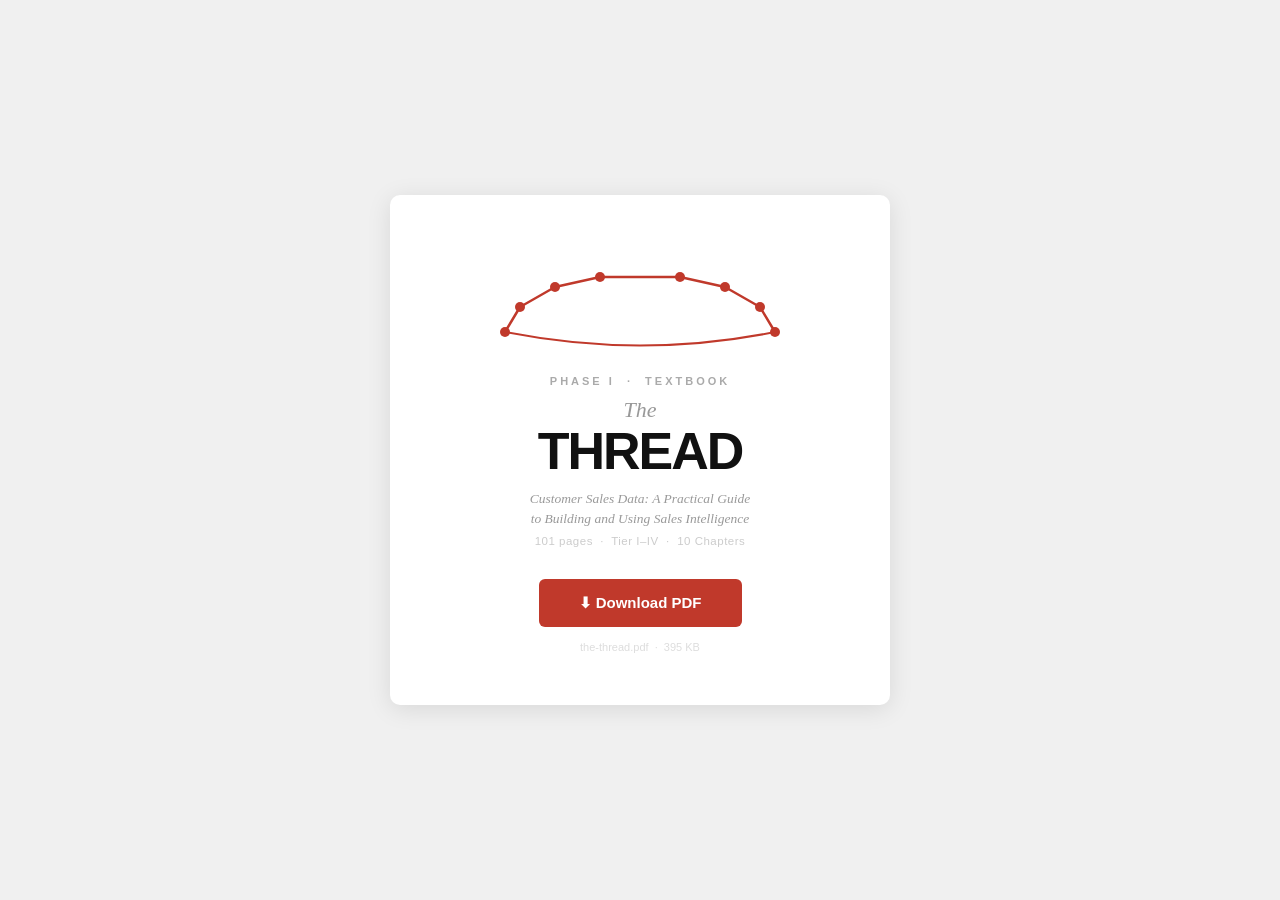
==== index.html @ e86b0d05 "Add GitHub Pages download page with embedded PDF" ====
<!DOCTYPE html>
<html>
<head>
<meta charset="UTF-8">
<title>Download — The Thread</title>
<style>
* { box-sizing:border-box; margin:0; padding:0; }
body { font-family:Arial,sans-serif; background:#f0f0f0; display:flex; align-items:center; justify-content:center; min-height:100vh; }
.card { background:white; border-radius:10px; padding:52px 60px; text-align:center; box-shadow:0 4px 24px rgba(0,0,0,0.10); max-width:500px; width:100%; }
.label { font-size:11px; letter-spacing:3px; color:#aaa; text-transform:uppercase; font-weight:700; margin-bottom:10px; }
h1 { font-family:'Arial Black',Arial,sans-serif; font-size:52px; font-weight:900; color:#111; letter-spacing:-2px; line-height:1; margin-bottom:4px; }
.the { font-family:Georgia,serif; font-style:italic; font-size:22px; color:#999; display:block; margin-bottom:2px; }
.subtitle { font-family:Georgia,serif; font-style:italic; font-size:13.5px; color:#999; line-height:1.5; margin:12px 0 6px; }
.meta { font-size:11.5px; color:#ccc; margin-bottom:32px; letter-spacing:0.5px; }
.btn { display:inline-block; background:#C0392B; color:white; text-decoration:none; padding:15px 40px; border-radius:6px; font-weight:700; font-size:15px; }
.filemeta { margin-top:14px; font-size:11px; color:#ddd; }
</style>
</head>
<body>
<div class="card">
  <div style="margin-bottom:24px;">
    <svg xmlns="http://www.w3.org/2000/svg" width="300" height="100" viewBox="0 0 300 100">
      <polyline points="15,85 30,60 65,40 110,30 190,30 235,40 270,60 285,85" fill="none" stroke="#C0392B" stroke-width="2.5" stroke-linejoin="round"/>
      <path d="M 285,85 Q 150,112 15,85" fill="none" stroke="#C0392B" stroke-width="2"/>
      <circle cx="15" cy="85" r="5" fill="#C0392B"/><circle cx="30" cy="60" r="5" fill="#C0392B"/>
      <circle cx="65" cy="40" r="5" fill="#C0392B"/><circle cx="110" cy="30" r="5" fill="#C0392B"/>
      <circle cx="190" cy="30" r="5" fill="#C0392B"/><circle cx="235" cy="40" r="5" fill="#C0392B"/>
      <circle cx="270" cy="60" r="5" fill="#C0392B"/><circle cx="285" cy="85" r="5" fill="#C0392B"/>
    </svg>
  </div>
  <div class="label">Phase I &nbsp;&middot;&nbsp; Textbook</div>
  <span class="the">The</span>
  <h1>THREAD</h1>
  <p class="subtitle">Customer Sales Data: A Practical Guide<br>to Building and Using Sales Intelligence</p>
  <p class="meta">101 pages &nbsp;&middot;&nbsp; Tier I–IV &nbsp;&middot;&nbsp; 10 Chapters</p>
  <a class="btn" id="dl">&#11015;&nbsp; Loading PDF...</a>
  <p class="filemeta">the-thread.pdf &nbsp;&middot;&nbsp; 395 KB</p>
</div>
<script>
const b64='PDF_DATA_PLACEHOLDER';
const btn=document.getElementById('dl');
btn.href='data:application/pdf;base64,'+b64;
btn.download='the-thread.pdf';
btn.textContent='\u2b07\u00a0Download PDF';
</script>
</body>
</html>
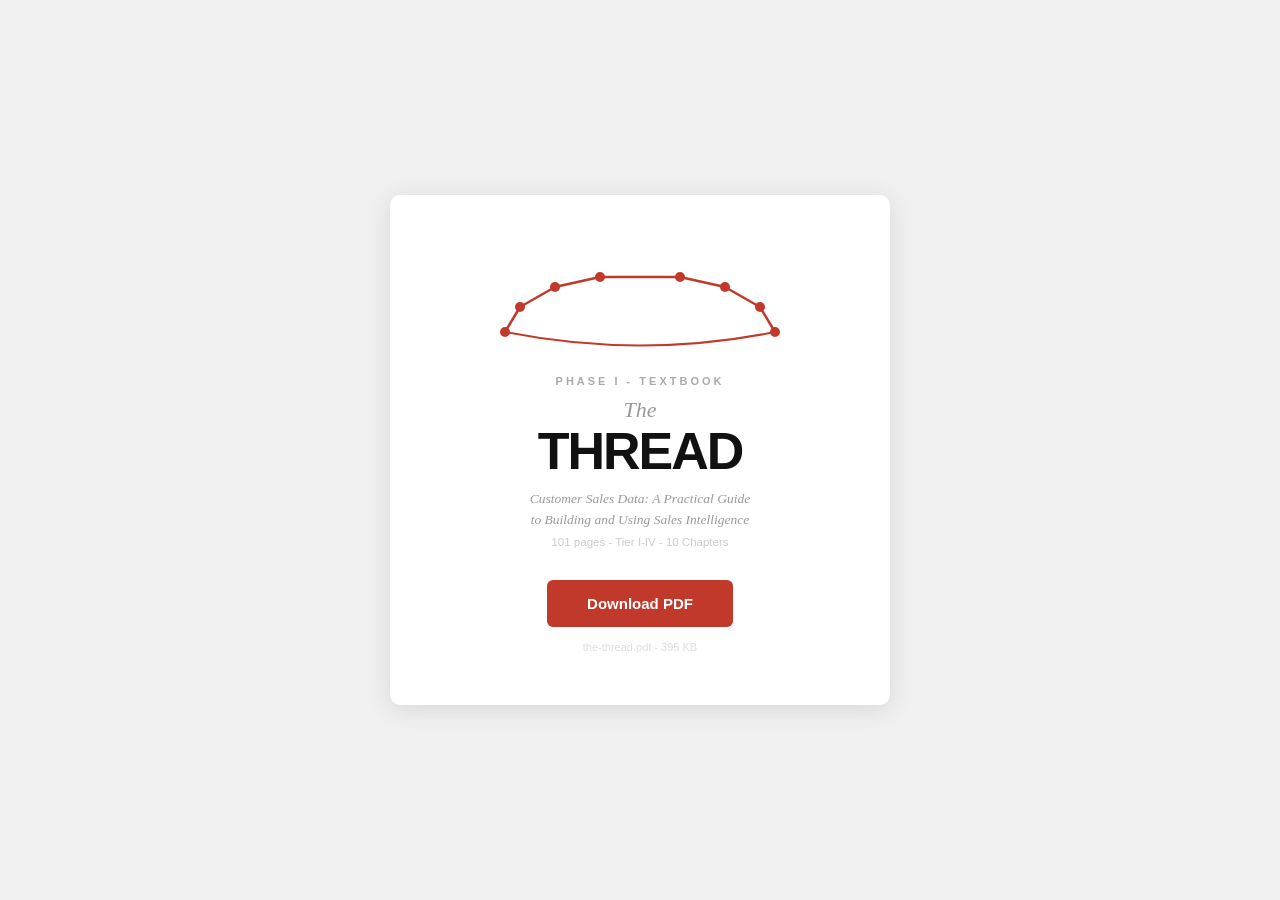
==== commit da3d7b3e: "Build: update the-thread.pdf" ====
--- a/index.html
+++ b/index.html
@@ -2,23 +2,24 @@
 <html>
 <head>
 <meta charset="UTF-8">
-<title>Download — The Thread</title>
+<title>Download - The Thread</title>
 <style>
-* { box-sizing:border-box; margin:0; padding:0; }
-body { font-family:Arial,sans-serif; background:#f0f0f0; display:flex; align-items:center; justify-content:center; min-height:100vh; }
-.card { background:white; border-radius:10px; padding:52px 60px; text-align:center; box-shadow:0 4px 24px rgba(0,0,0,0.10); max-width:500px; width:100%; }
-.label { font-size:11px; letter-spacing:3px; color:#aaa; text-transform:uppercase; font-weight:700; margin-bottom:10px; }
-h1 { font-family:'Arial Black',Arial,sans-serif; font-size:52px; font-weight:900; color:#111; letter-spacing:-2px; line-height:1; margin-bottom:4px; }
-.the { font-family:Georgia,serif; font-style:italic; font-size:22px; color:#999; display:block; margin-bottom:2px; }
-.subtitle { font-family:Georgia,serif; font-style:italic; font-size:13.5px; color:#999; line-height:1.5; margin:12px 0 6px; }
-.meta { font-size:11.5px; color:#ccc; margin-bottom:32px; letter-spacing:0.5px; }
-.btn { display:inline-block; background:#C0392B; color:white; text-decoration:none; padding:15px 40px; border-radius:6px; font-weight:700; font-size:15px; }
-.filemeta { margin-top:14px; font-size:11px; color:#ddd; }
+*{box-sizing:border-box;margin:0;padding:0}
+body{font-family:Arial,sans-serif;background:#f0f0f0;display:flex;align-items:center;justify-content:center;min-height:100vh}
+.card{background:white;border-radius:10px;padding:52px 60px;text-align:center;box-shadow:0 4px 24px rgba(0,0,0,.1);max-width:500px;width:100%}
+.label{font-size:11px;letter-spacing:3px;color:#aaa;text-transform:uppercase;font-weight:700;margin-bottom:10px}
+h1{font-family:'Arial Black',Arial,sans-serif;font-size:52px;font-weight:900;color:#111;letter-spacing:-2px;line-height:1;margin-bottom:4px}
+.the{font-family:Georgia,serif;font-style:italic;font-size:22px;color:#999;display:block;margin-bottom:2px}
+.subtitle{font-family:Georgia,serif;font-style:italic;font-size:13.5px;color:#999;line-height:1.5;margin:12px 0 6px}
+.meta{font-size:11.5px;color:#ccc;margin-bottom:32px}
+.btn{display:inline-block;background:#C0392B;color:white;text-decoration:none;padding:15px 40px;border-radius:6px;font-weight:700;font-size:15px}
+.btn:hover{background:#a93226}
+.filemeta{margin-top:14px;font-size:11px;color:#ddd}
 </style>
 </head>
 <body>
 <div class="card">
-  <div style="margin-bottom:24px;">
+  <div style="margin-bottom:24px">
     <svg xmlns="http://www.w3.org/2000/svg" width="300" height="100" viewBox="0 0 300 100">
       <polyline points="15,85 30,60 65,40 110,30 190,30 235,40 270,60 285,85" fill="none" stroke="#C0392B" stroke-width="2.5" stroke-linejoin="round"/>
       <path d="M 285,85 Q 150,112 15,85" fill="none" stroke="#C0392B" stroke-width="2"/>
@@ -28,20 +29,13 @@
       <circle cx="270" cy="60" r="5" fill="#C0392B"/><circle cx="285" cy="85" r="5" fill="#C0392B"/>
     </svg>
   </div>
-  <div class="label">Phase I &nbsp;&middot;&nbsp; Textbook</div>
+  <div class="label">Phase I - Textbook</div>
   <span class="the">The</span>
   <h1>THREAD</h1>
   <p class="subtitle">Customer Sales Data: A Practical Guide<br>to Building and Using Sales Intelligence</p>
-  <p class="meta">101 pages &nbsp;&middot;&nbsp; Tier I–IV &nbsp;&middot;&nbsp; 10 Chapters</p>
-  <a class="btn" id="dl">&#11015;&nbsp; Loading PDF...</a>
-  <p class="filemeta">the-thread.pdf &nbsp;&middot;&nbsp; 395 KB</p>
+  <p class="meta">101 pages - Tier I-IV - 10 Chapters</p>
+  <a class="btn" href="the-thread.pdf" download="the-thread.pdf">Download PDF</a>
+  <p class="filemeta">the-thread.pdf - 395 KB</p>
 </div>
-<script>
-const b64='PDF_DATA_PLACEHOLDER';
-const btn=document.getElementById('dl');
-btn.href='data:application/pdf;base64,'+b64;
-btn.download='the-thread.pdf';
-btn.textContent='\u2b07\u00a0Download PDF';
-</script>
 </body>
 </html>
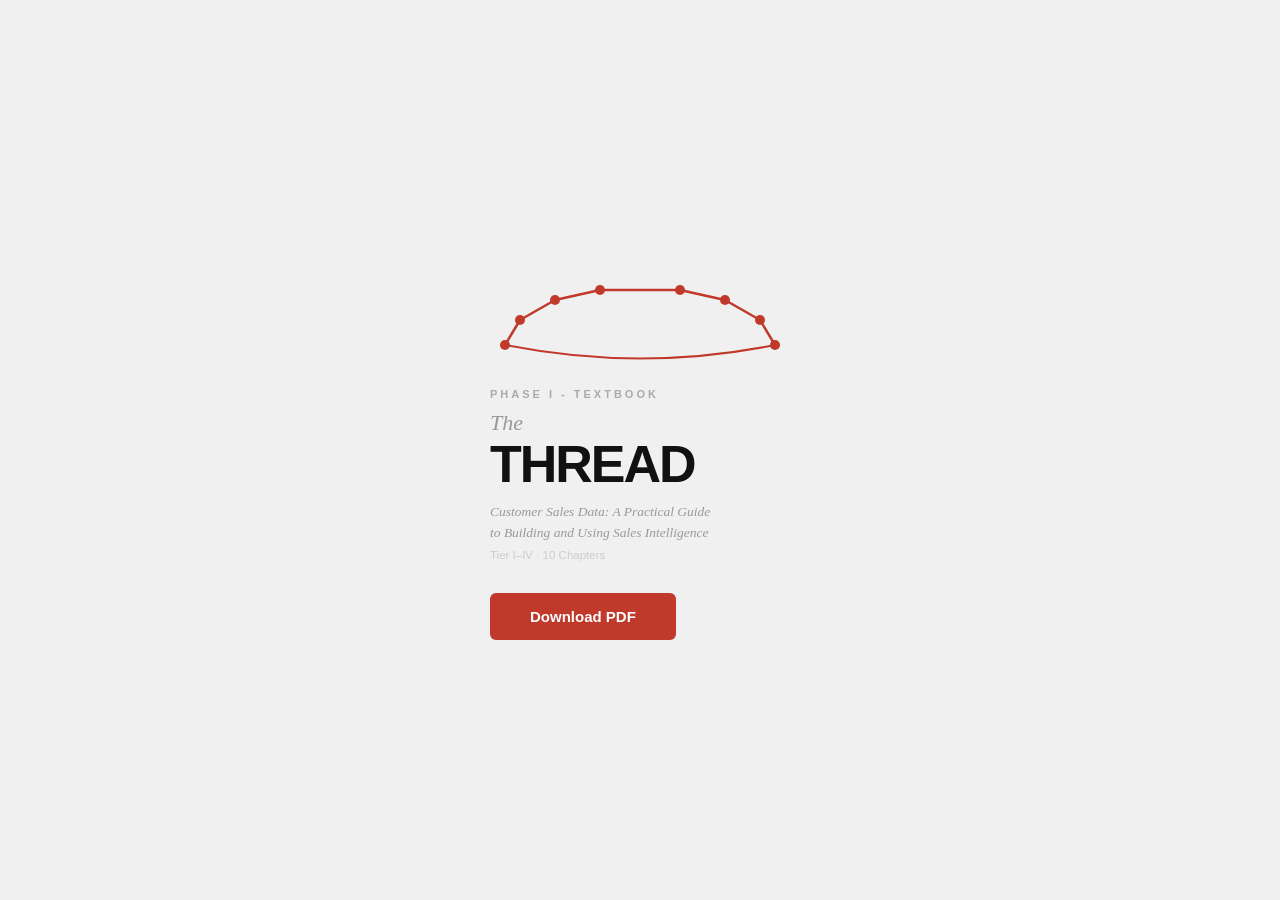
==== commit b10559b7: "Build: update the-thread.pdf" ====
--- a/index.html
+++ b/index.html
@@ -18,7 +18,7 @@
 </style>
 </head>
 <body>
-<div class="card">
+<div class="div">
   <div style="margin-bottom:24px">
     <svg xmlns="http://www.w3.org/2000/svg" width="300" height="100" viewBox="0 0 300 100">
       <polyline points="15,85 30,60 65,40 110,30 190,30 235,40 270,60 285,85" fill="none" stroke="#C0392B" stroke-width="2.5" stroke-linejoin="round"/>
@@ -33,9 +33,8 @@
   <span class="the">The</span>
   <h1>THREAD</h1>
   <p class="subtitle">Customer Sales Data: A Practical Guide<br>to Building and Using Sales Intelligence</p>
-  <p class="meta">101 pages - Tier I-IV - 10 Chapters</p>
+  <p class="meta">Tier I–IV · 10 Chapters</p>
   <a class="btn" href="the-thread.pdf" download="the-thread.pdf">Download PDF</a>
-  <p class="filemeta">the-thread.pdf - 395 KB</p>
 </div>
 </body>
 </html>
